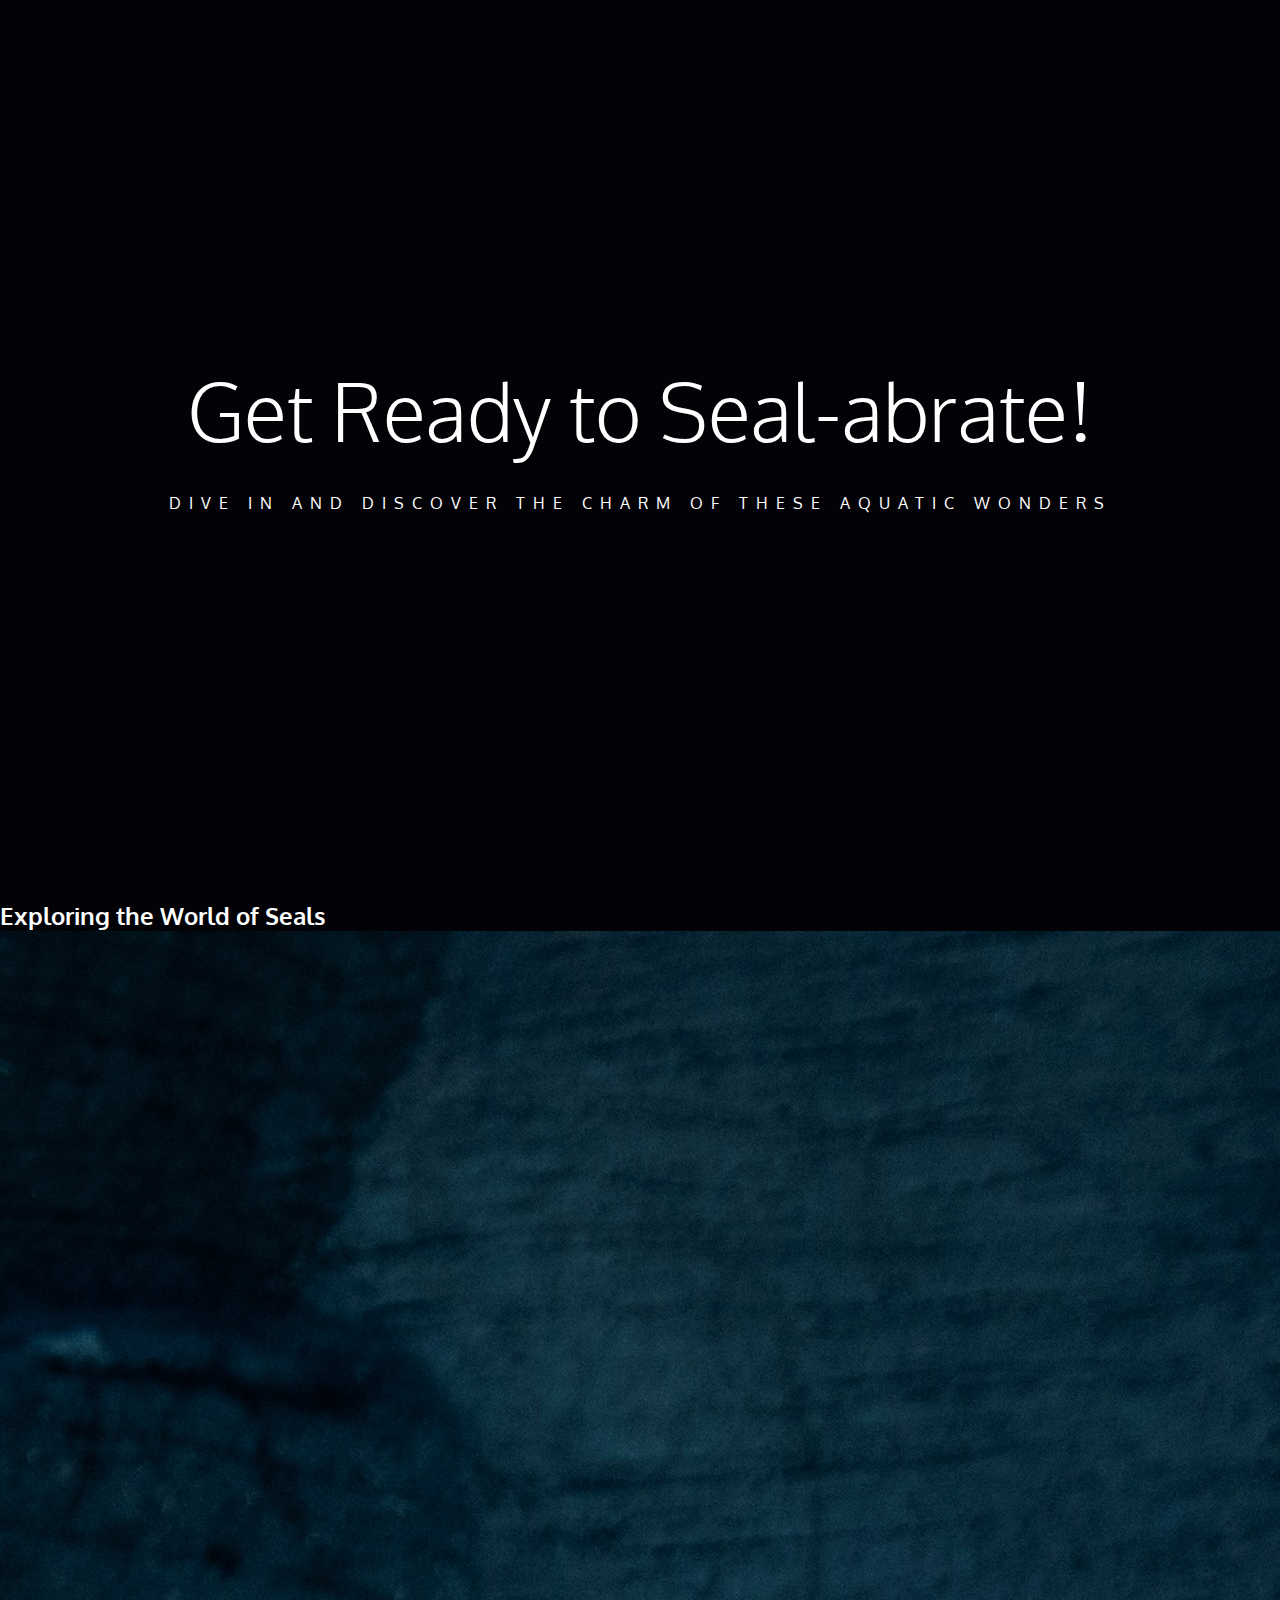
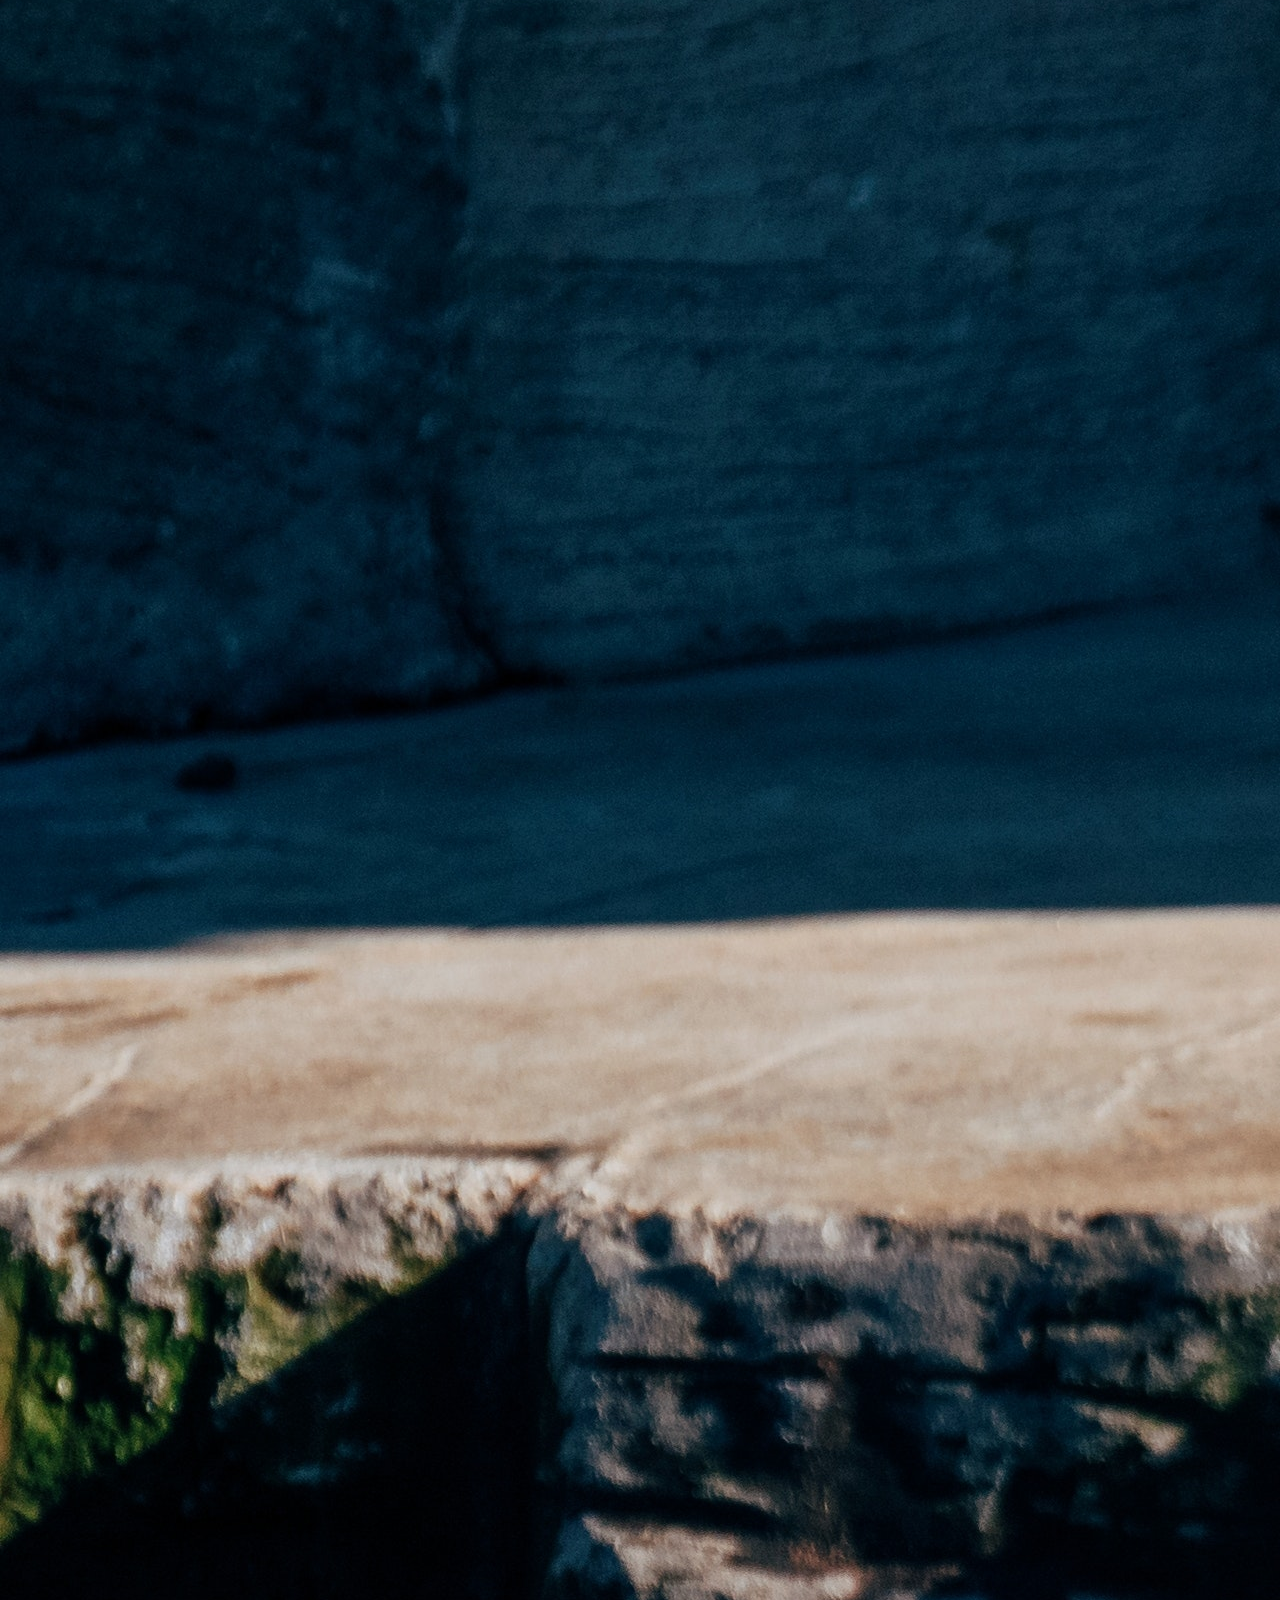
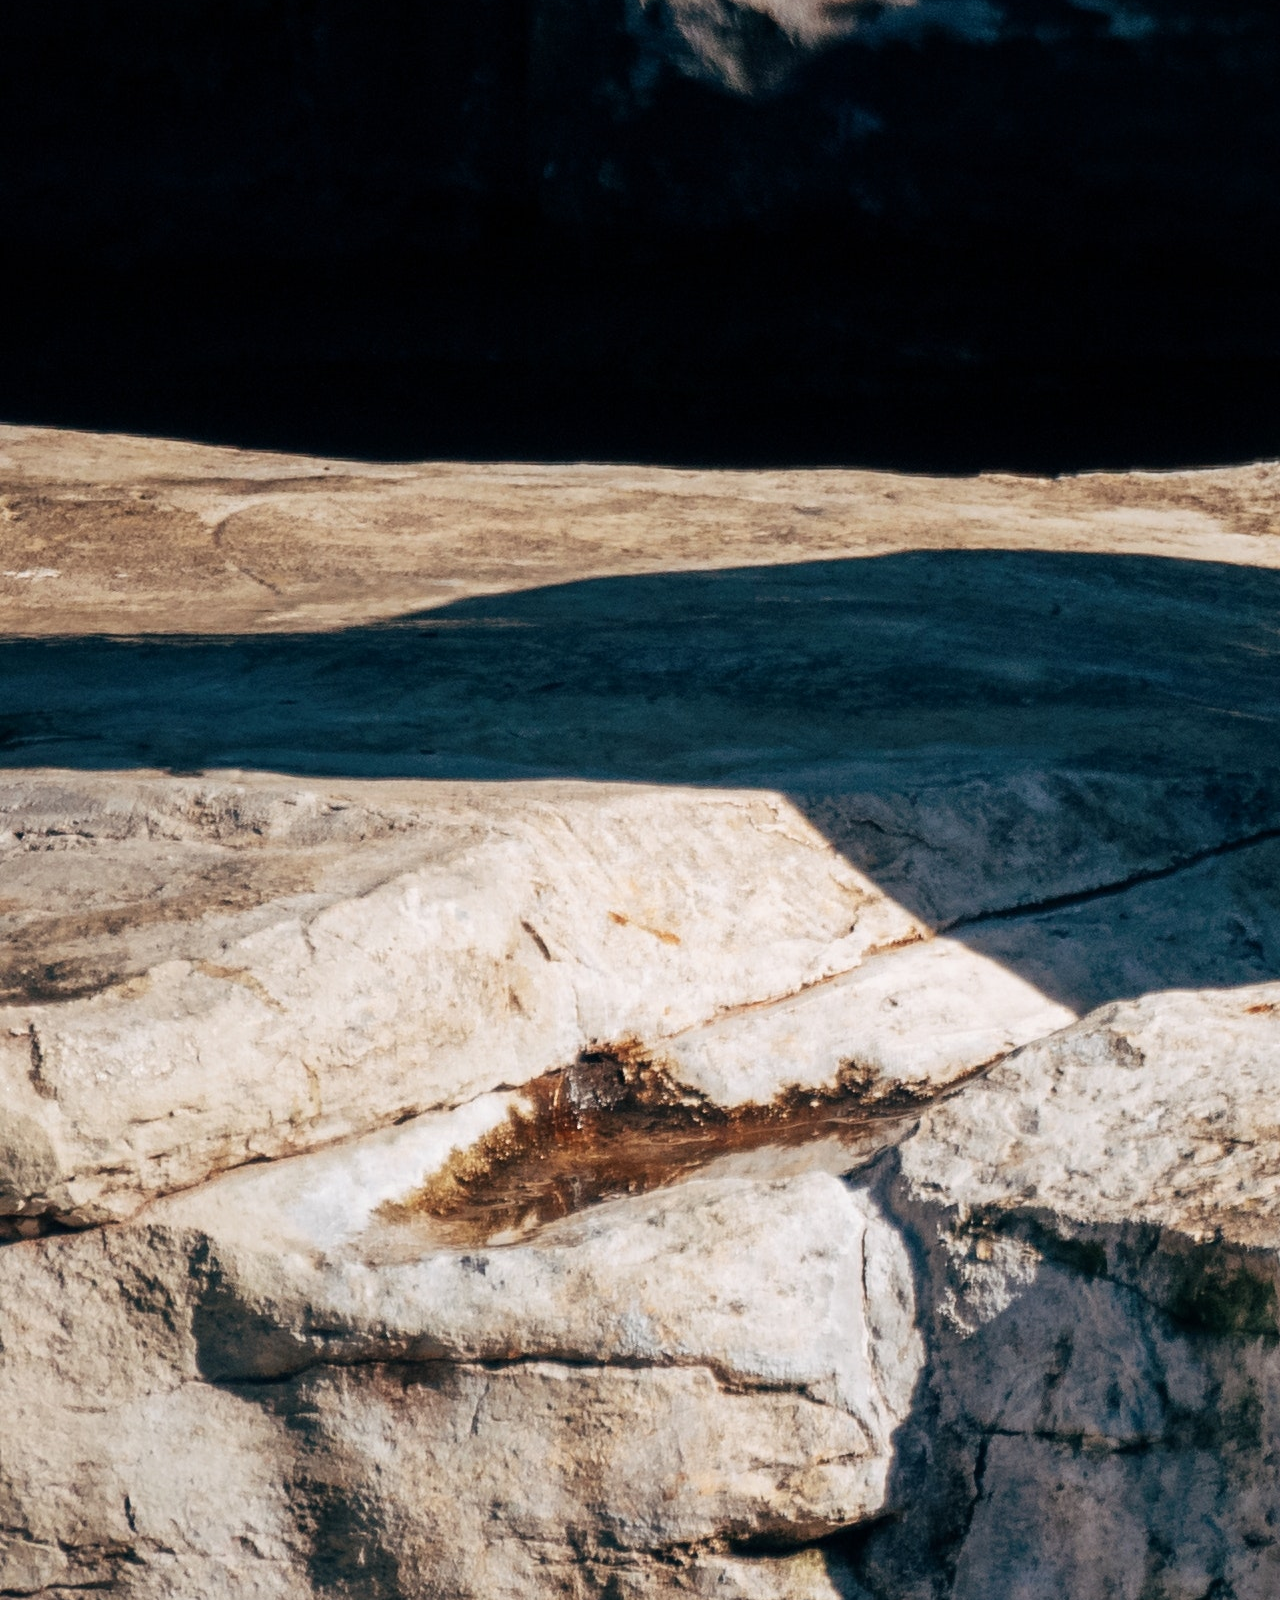
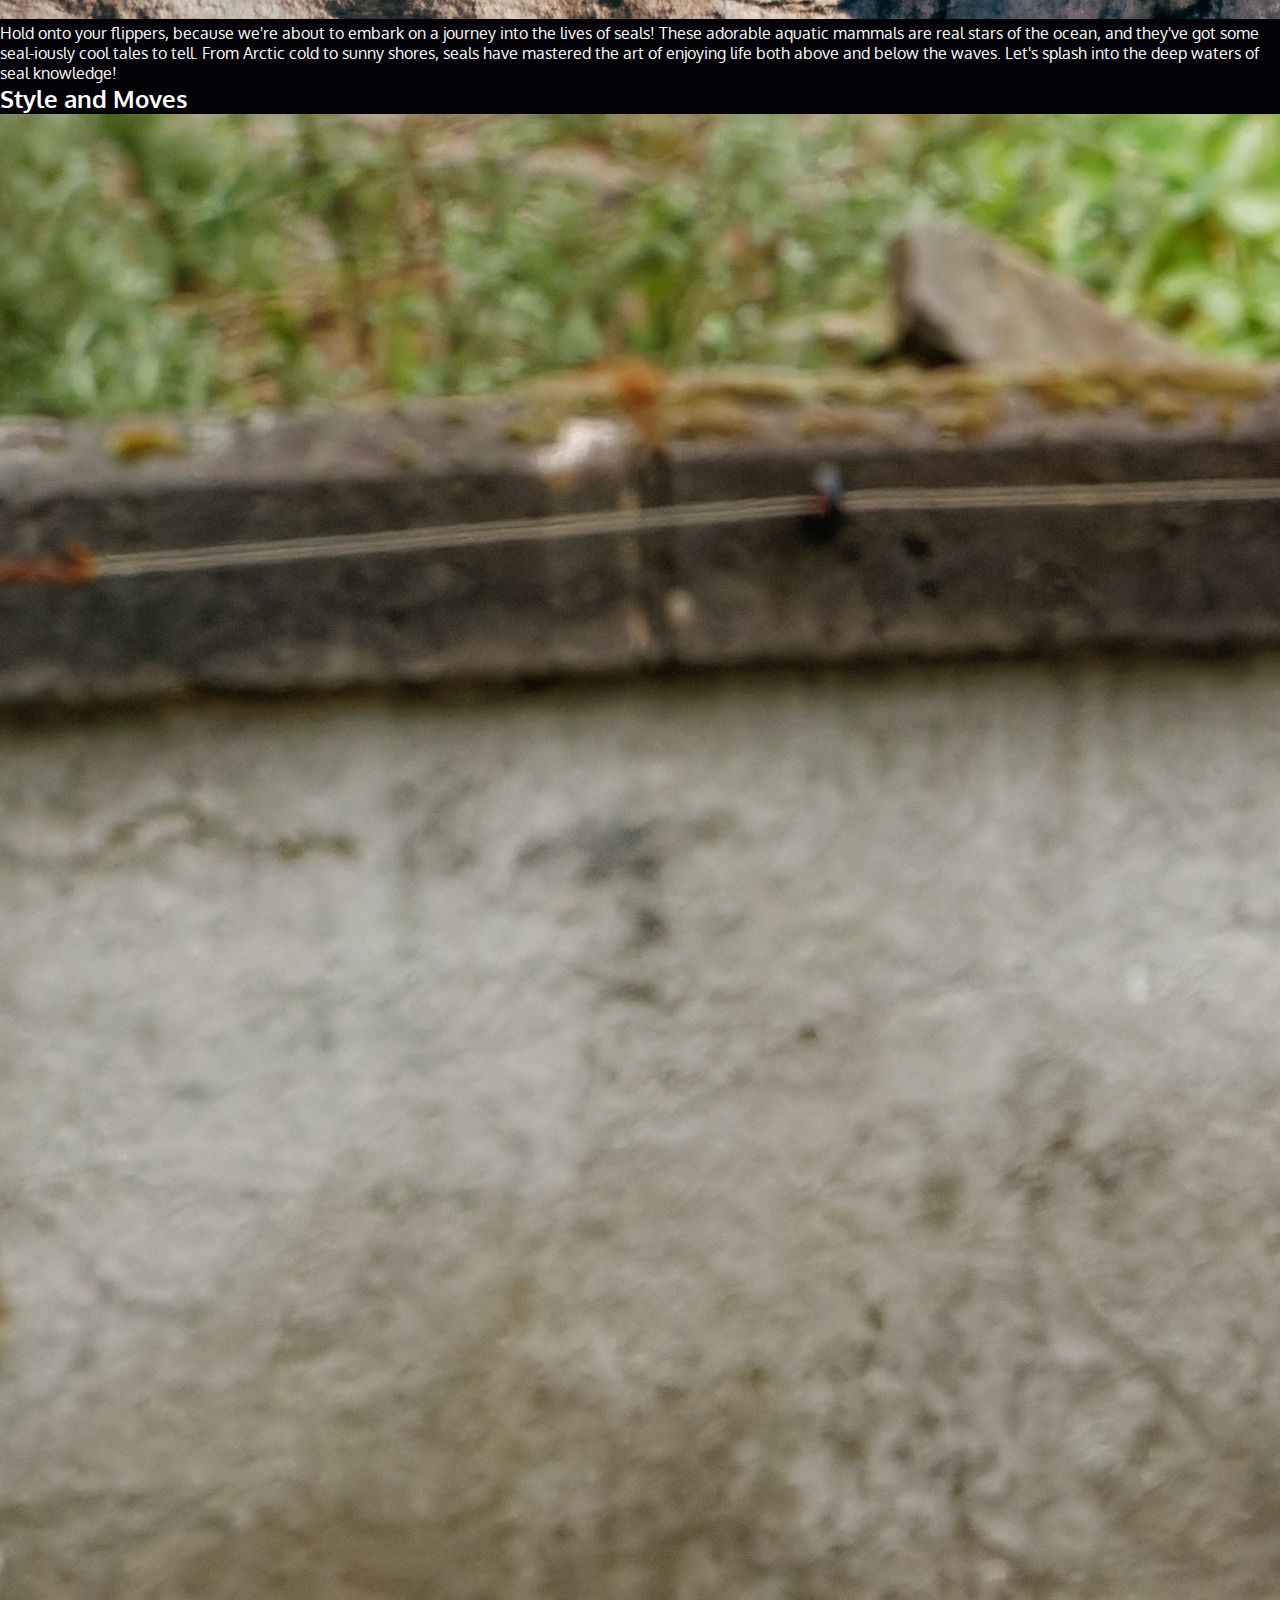
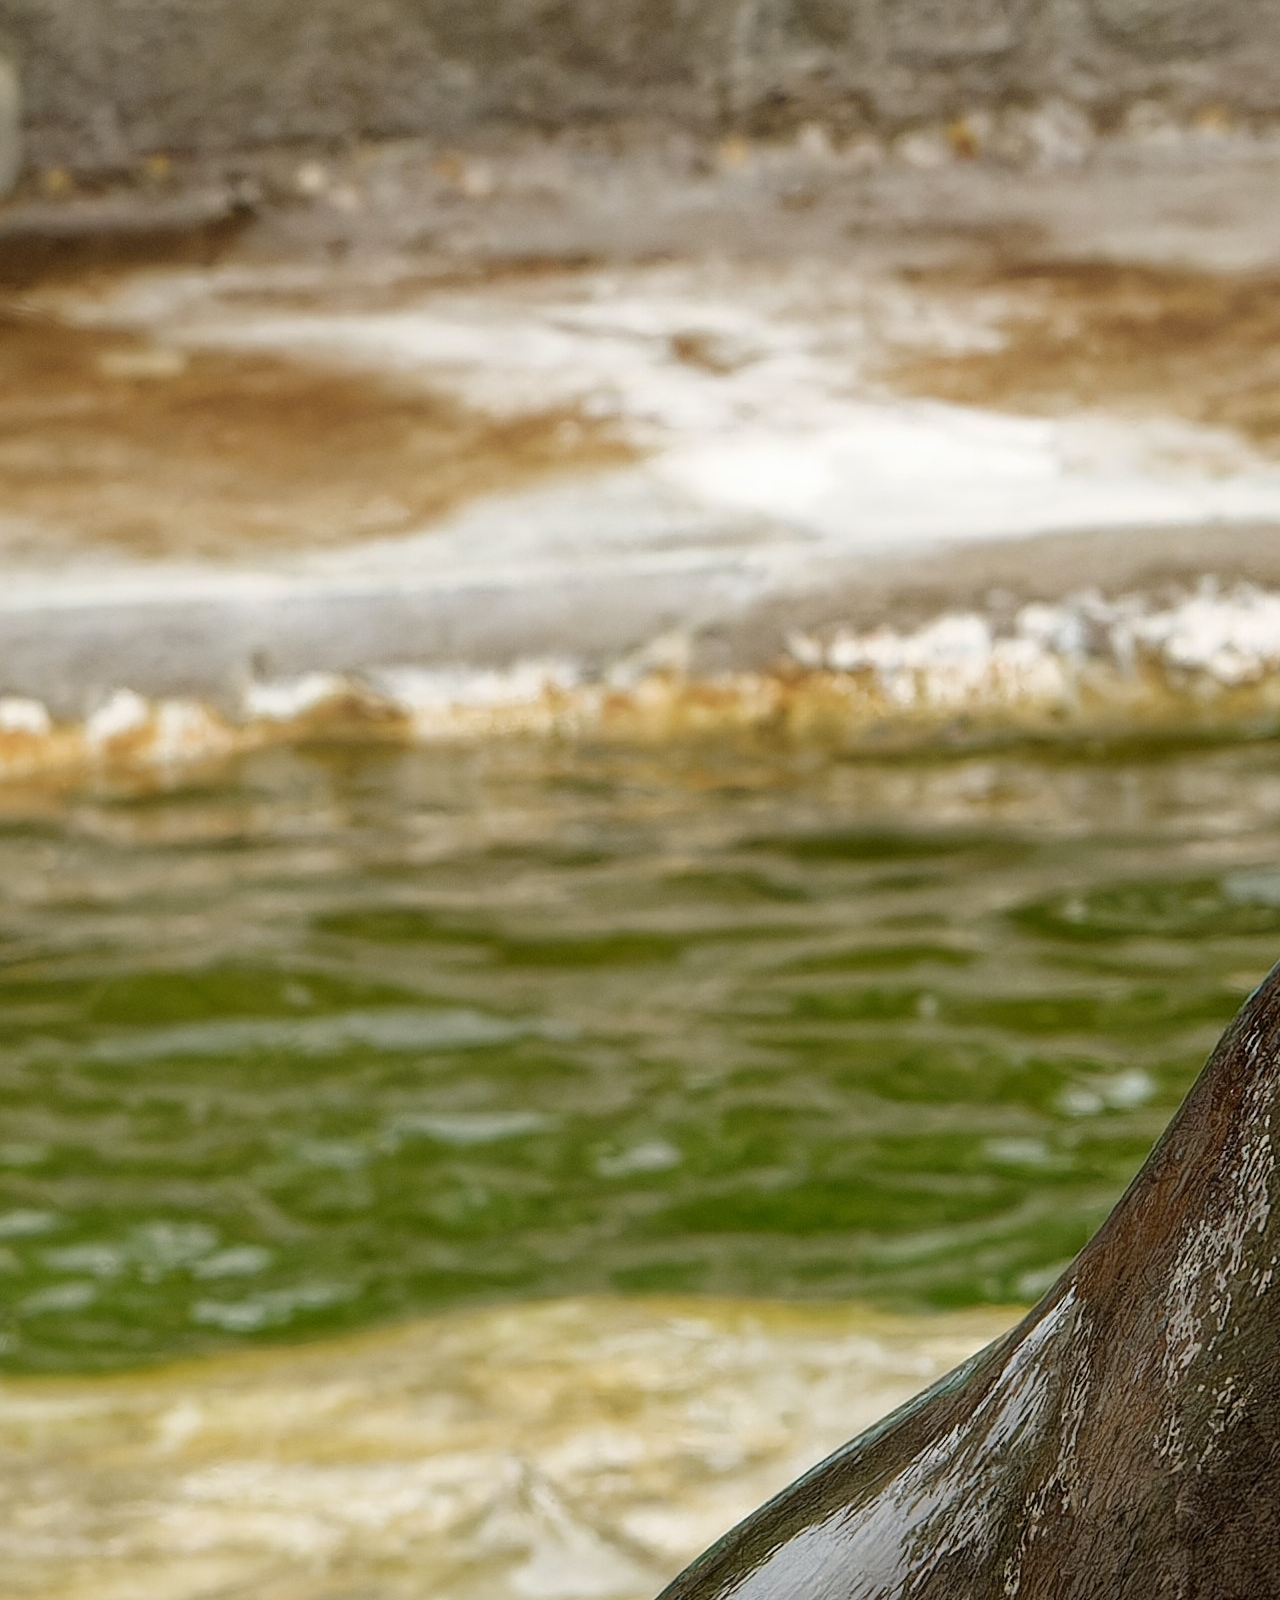
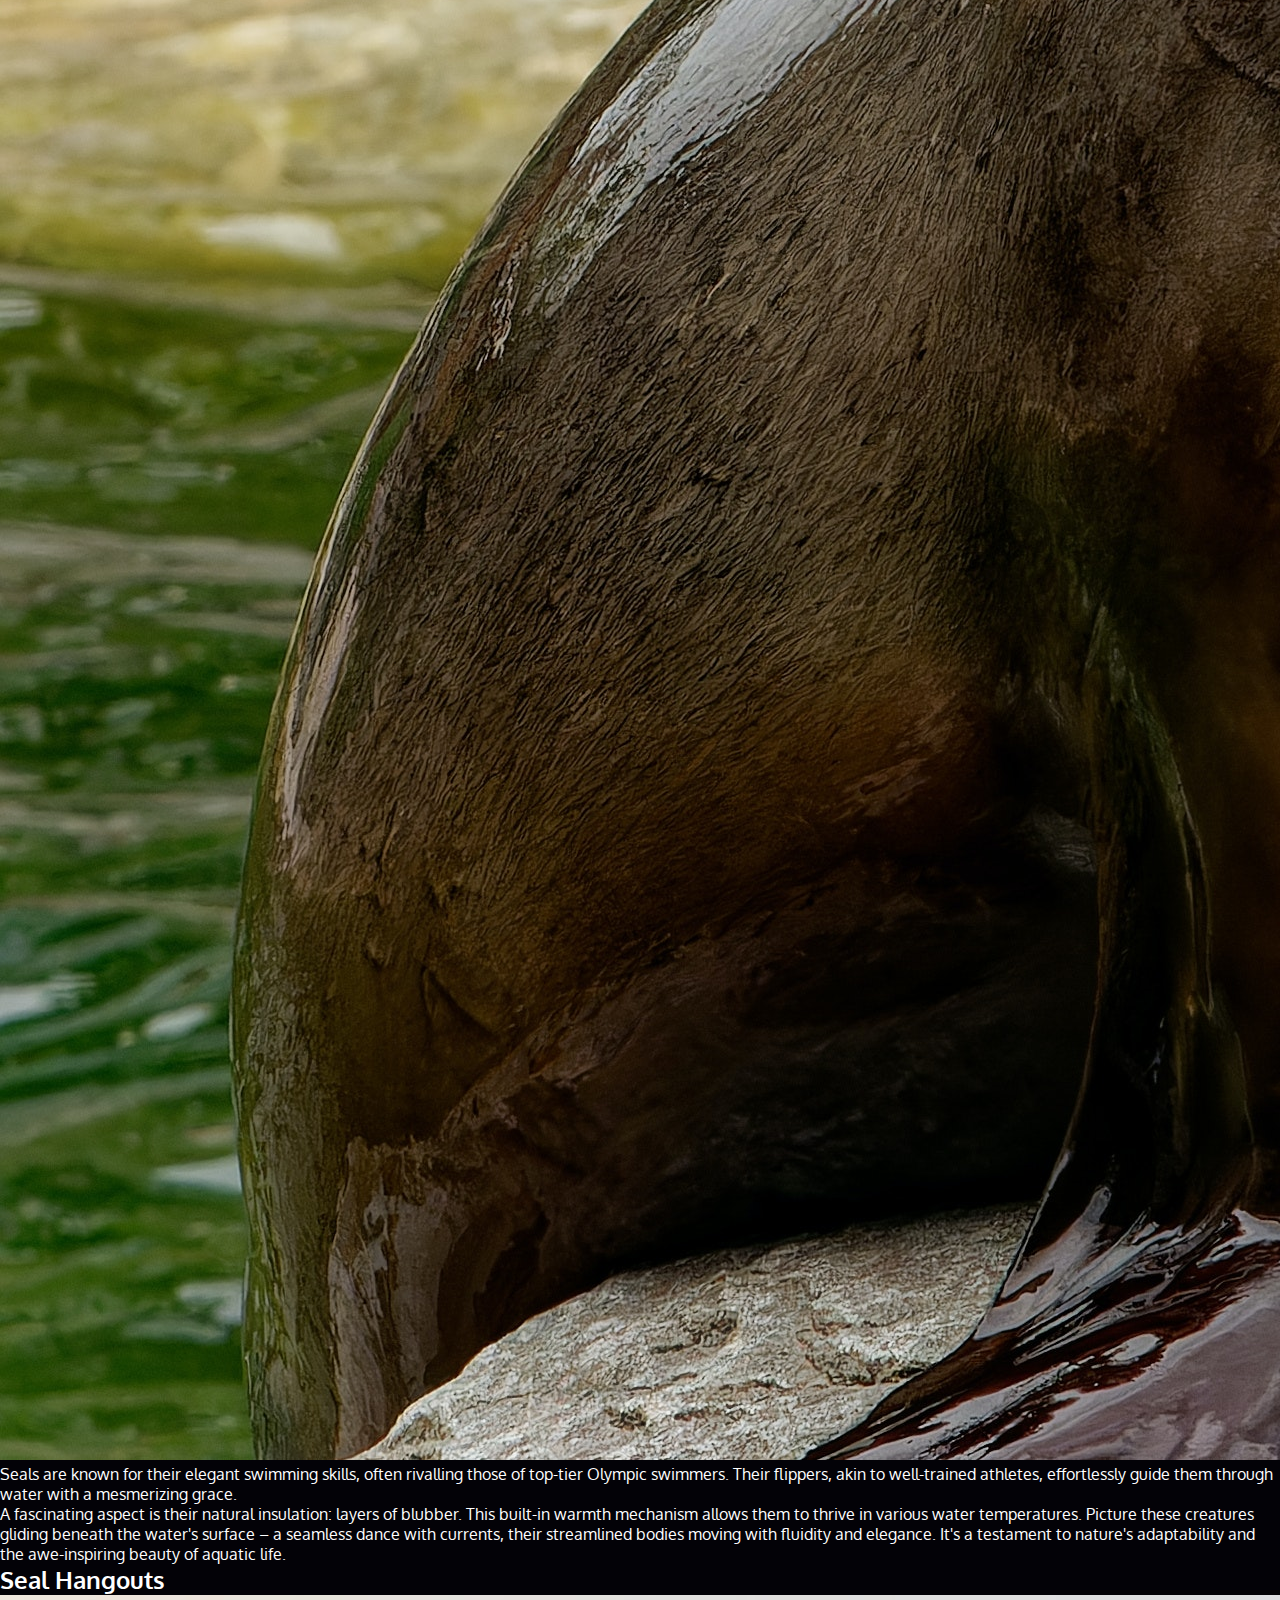
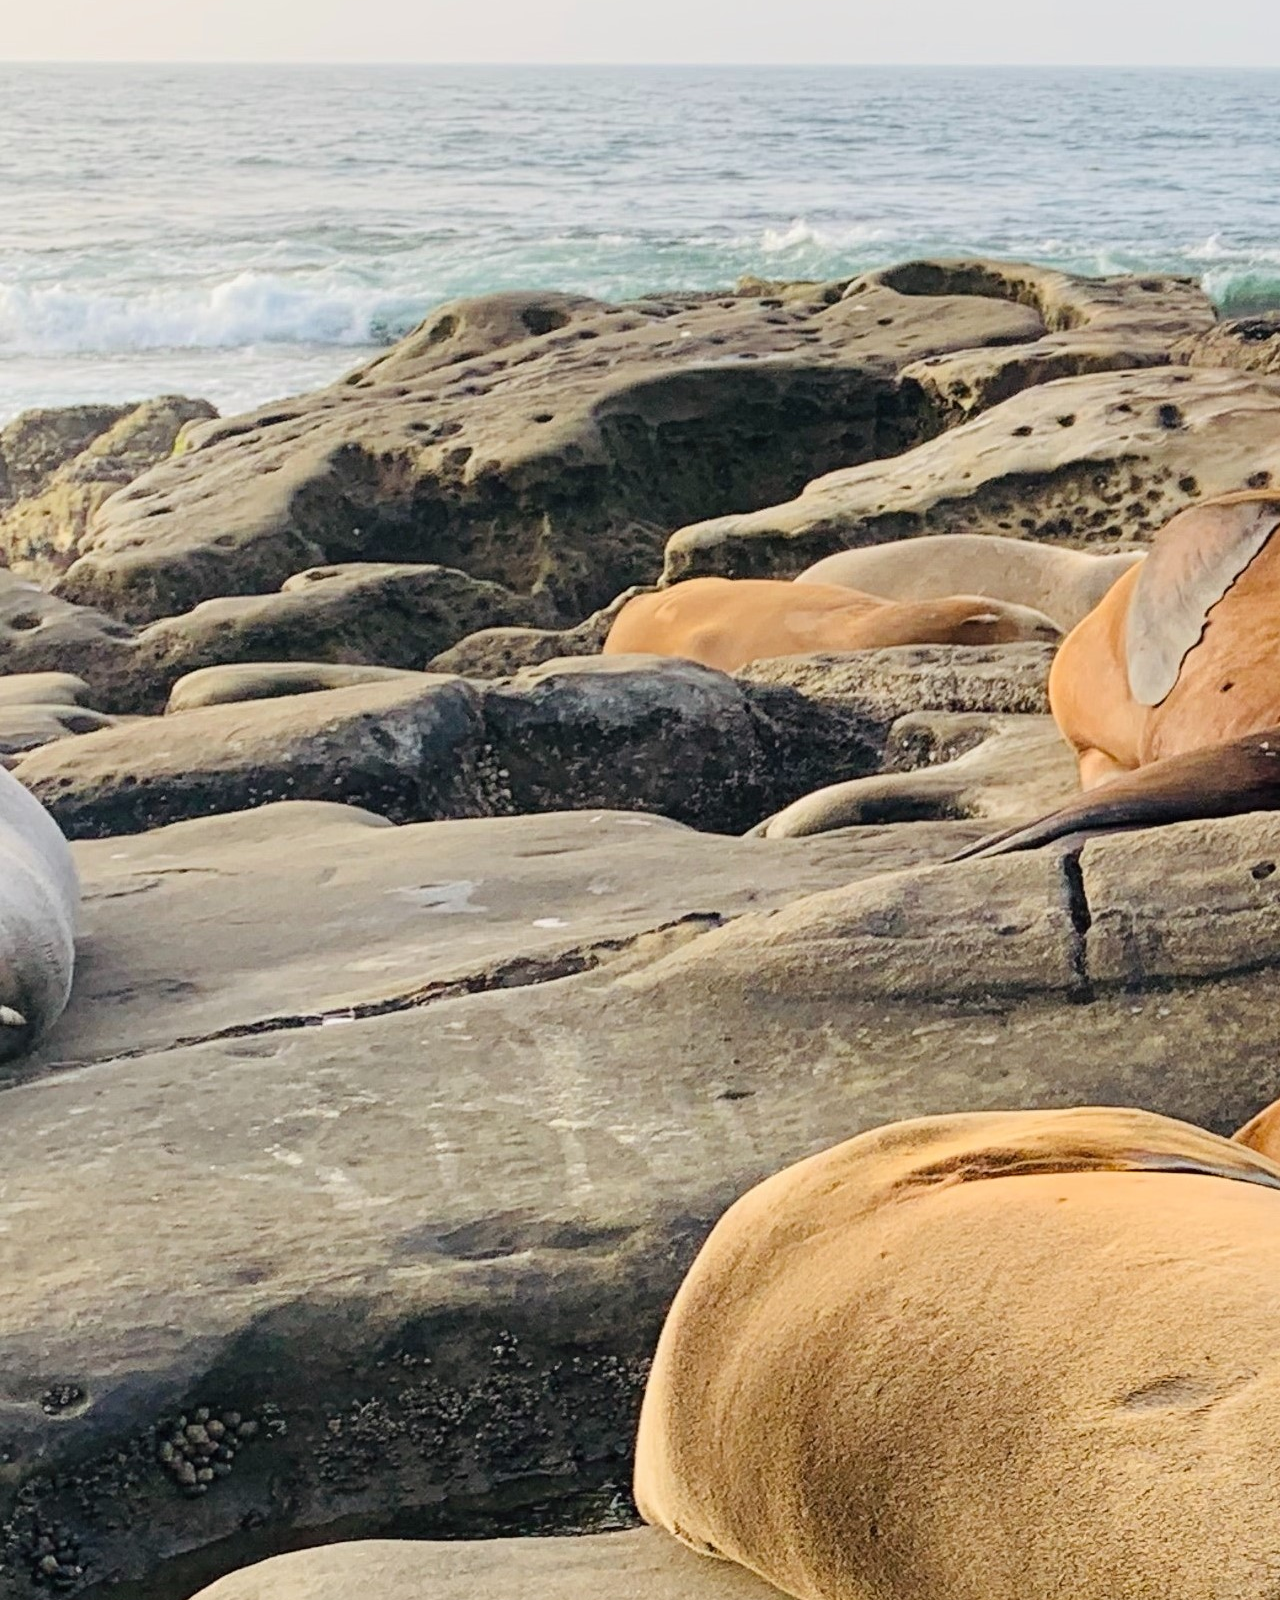
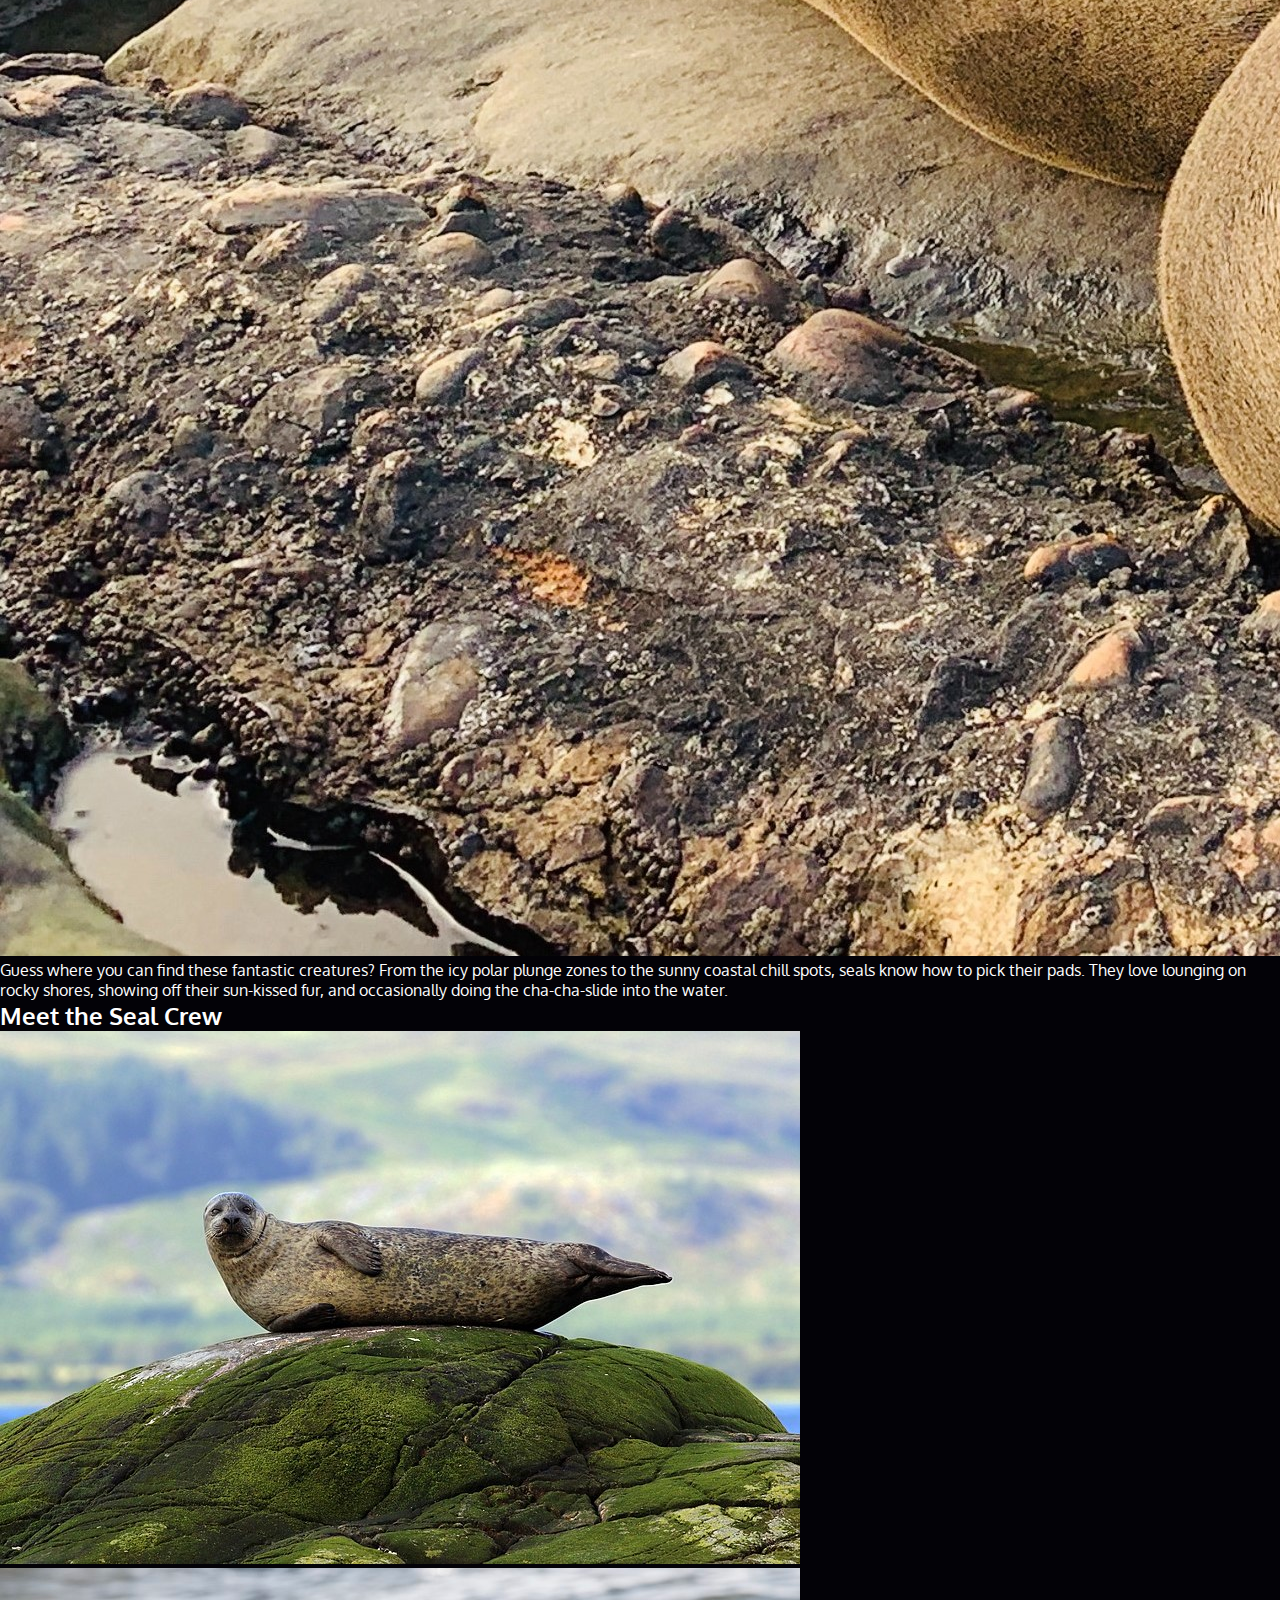
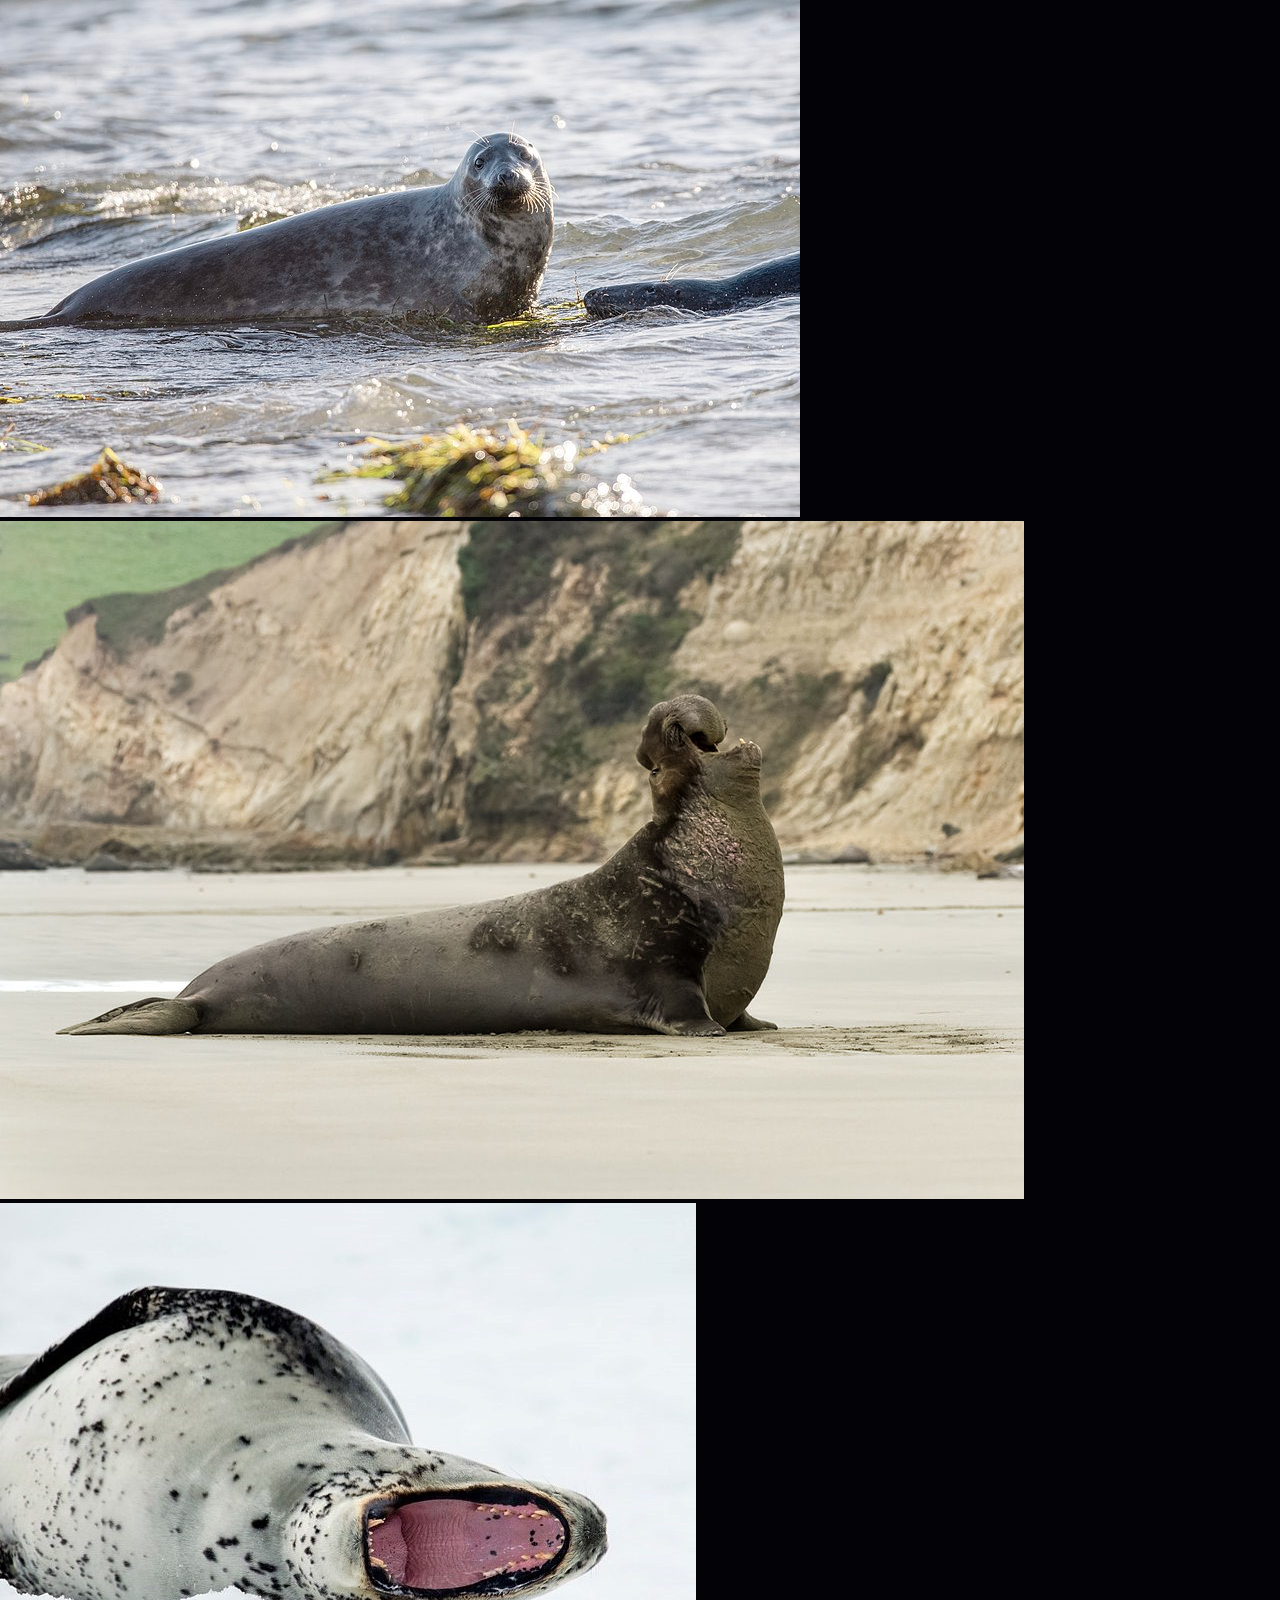
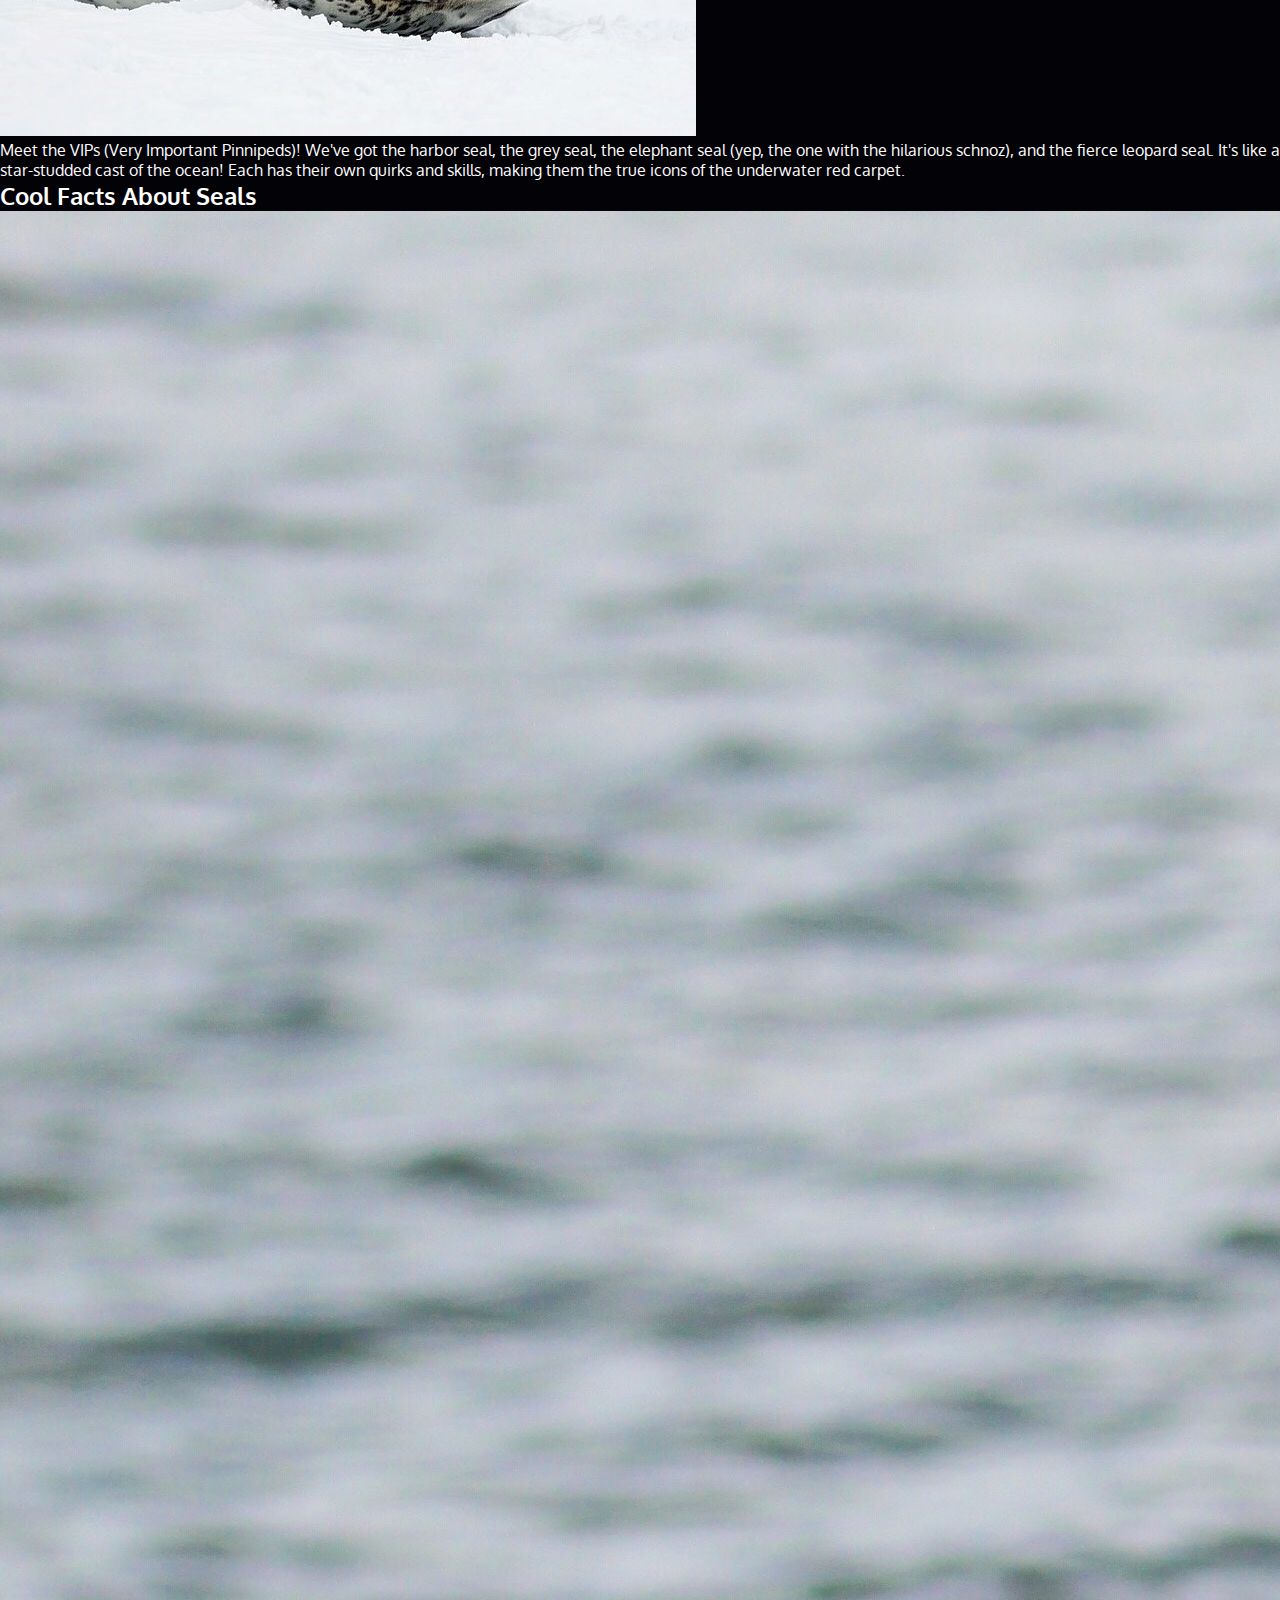
==== 23-projeto-pratico/index.html @ 02662193 "Projeto Prático HTML e CSS(Parte 1)" ====
<!DOCTYPE html>
<html lang="en">

<head>
    <meta charset="UTF-8" />
    <meta name="viewport" content="width=device-width, initial-scale=1.0" />
    <title>Seal World</title>
    <link rel="preconnect" href="https://fonts.googleapis.com" />
    <link rel="preconnect" href="https://fonts.gstatic.com" crossorigin />
    <link href="https://fonts.googleapis.com/css2?family=Oxygen:wght@300;400&display=swap" rel="stylesheet" />
    <link rel="stylesheet" href="index.css">
</head>

<body>
    <main>
        <section class="hero">
            <video class="hero__background" autoplay muted loop>
                <source src="video/pexels-zlatin-georgiev-5607740_2160p.mp4" type="video/mp4" />
            </video>
            <div class="hero__foreground">
                <h1 class="hero__title">Get Ready to Seal-abrate!</h1>
                <p class="hero__text">
                    Dive in and Discover the Charm of These Aquatic Wonders
                </p>
            </div>
        </section>

        <section class="section">
            <h2 class="section__title">Exploring the World of Seals</h2>
            <img class="section__img" src="img/pexels-minsu-b-11932453.jpg" alt="" />
            <p class="section__text">
                Hold onto your flippers, because we're about to embark on a journey
                into the lives of seals! These adorable aquatic mammals are real stars
                of the ocean, and they've got some seal-iously cool tales to tell.
                From Arctic cold to sunny shores, seals have mastered the art of
                enjoying life both above and below the waves. Let's splash into the
                deep waters of seal knowledge!
            </p>
        </section>

        <section class="section">
            <h2 class="section__title">Style and Moves</h2>
            <img class="section__img-inline" src="img/pexels-sabine-freiberger-16788877.jpg" alt="" />
            <div class="section__text-inline">
                <p>
                    Seals are known for their elegant swimming skills, often rivalling
                    those of top-tier Olympic swimmers. Their flippers, akin to
                    well-trained athletes, effortlessly guide them through water with a
                    mesmerizing grace.
                </p>
                <p>
                    A fascinating aspect is their natural insulation: layers of blubber.
                    This built-in warmth mechanism allows them to thrive in various
                    water temperatures. Picture these creatures gliding beneath the
                    water's surface – a seamless dance with currents, their streamlined
                    bodies moving with fluidity and elegance. It's a testament to
                    nature's adaptability and the awe-inspiring beauty of aquatic life.
                </p>
            </div>
        </section>

        <section class="section">
            <h2 class="section__title">Seal Hangouts</h2>
            <img class="section__img" src="img/pexels-diana-4445229.jpg" alt="" />
            <p class="section__text">
                Guess where you can find these fantastic creatures? From the icy polar
                plunge zones to the sunny coastal chill spots, seals know how to pick
                their pads. They love lounging on rocky shores, showing off their
                sun-kissed fur, and occasionally doing the cha-cha-slide into the
                water.
            </p>
        </section>

        <section class="section">
            <h2 class="section__title">Meet the Seal Crew</h2>
            <div class="gallery">
                <span class="gallery__img-wrapper">
                    <img class="gallery__img" src="img/harbor_seal.jpg" alt="" />
                </span>
                <span class="gallery__img-wrapper">
                    <img class="gallery__img" src="img/grey_seal.jpg" alt="" />
                </span>
                <span class="gallery__img-wrapper">
                    <img class="gallery__img" src="img/elephant_seal.jpg" alt="" />
                </span>
                <span class="gallery__img-wrapper">
                    <img class="gallery__img" src="img/leopard_seal.jpg" alt="" />
                </span>
            </div>
            <p class="section__text">
                Meet the VIPs (Very Important Pinnipeds)! We've got the harbor seal,
                the grey seal, the elephant seal (yep, the one with the hilarious
                schnoz), and the fierce leopard seal. It's like a star-studded cast of
                the ocean! Each has their own quirks and skills, making them the true
                icons of the underwater red carpet.
            </p>
        </section>

        <section class="section">
            <h2 class="section__title">Cool Facts About Seals</h2>
            <img class="section__img-inline" src="img/pexels-daniel-lee-3187036.jpg" alt="" />
            <div class="section__text-inline">
                <p>
                    Dive into the world of seals, those charming sea creatures with a
                    flair for the extraordinary. From holding their breath like
                    underwater champs to using their whiskers for underwater GPS, these
                    marine wonders are quite the showstoppers.
                </p>
                <p>
                    Seals rock the art of breath-holding, making any professional diver
                    green with envy. And those whiskers? They're like nature's very own
                    GPS, guiding these underwater explorers through their aquatic
                    escapades.
                </p>
                <p>
                    For a deeper dive into seal awesomeness, visit
                    <a href="#">sealworld.com</a>
                </p>
            </div>
        </section>
    </main>

    <footer class="footer">
        Made with
        <svg xmlns="http://www.w3.org/2000/svg" width="14" height="14" viewBox="0 0 24 24" fill="#f64348" stroke="#f64348" stroke-width="2" stroke-linecap="round" stroke-linejoin="round">
            <path d="M20.84 4.61a5.5 5.5 0 0 0-7.78 0L12 5.67l-1.06-1.06a5.5 5.5 0 0 0-7.78 7.78l1.06 1.06L12 21.23l7.78-7.78 1.06-1.06a5.5 5.5 0 0 0 0-7.78z"></path>
        </svg>
        by
        <a href="https://github.com/isaacpontes" target="_blank">@isaacpontes</a>
    </footer>
</body>

</html>
---- 23-projeto-pratico/index.css ----
* {
    box-sizing: border-box;
    font-family: "Oxygen", system-ui, -apple-system, BlinkMacSystemFont, 'Segoe UI', Roboto, Oxygen, Ubuntu, Cantarell, 'Open Sans', 'Helvetica Neue', sans-serif;
    margin: 0;
    padding: 0;
}

:root {
    --color-background: #030207;
    --color-white: #fff;
    --color-blue: #1474b4;
}

body {
    background-color: var(--color-background);
    color: var(--color-white);
}

a {
    color: var(--color-blue);
}

.hero {
    background: linear-gradient(rgba(0, 0, 0, 0.1), var(--color-background));
    position: relative;
    min-height: 100vh;
}

.hero__background {
    object-fit: cover;
    position: absolute;
    top: 0;
    height: 100vh;
    width: 100%;
    z-index: -10;
}

.hero__foreground {
    color: var(--color-white);
    padding-top: 40vh;
    text-align: center;
}

.hero__title {
    font-size: 5rem;
    font-weight: 300;
}

.hero__text {
    margin-top: 2rem;
    letter-spacing: 0.5rem;
    text-transform: uppercase;
}
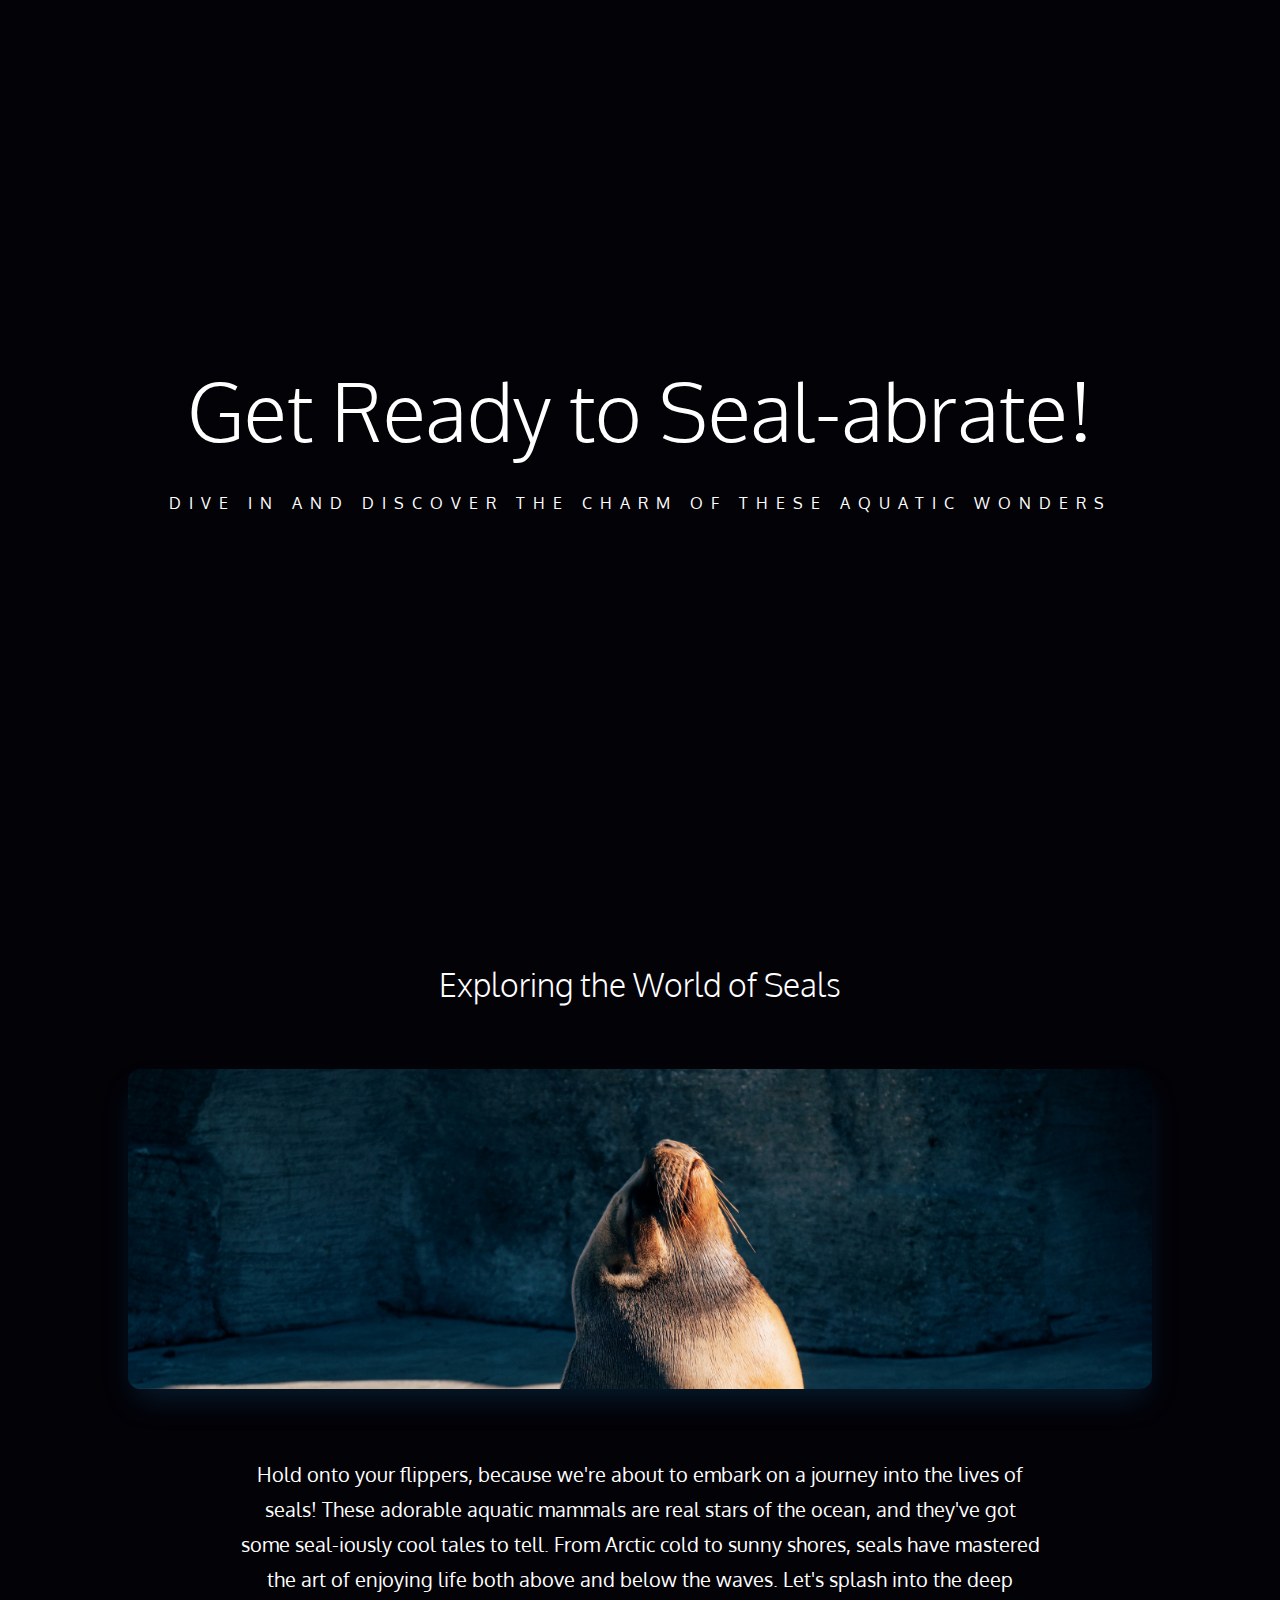
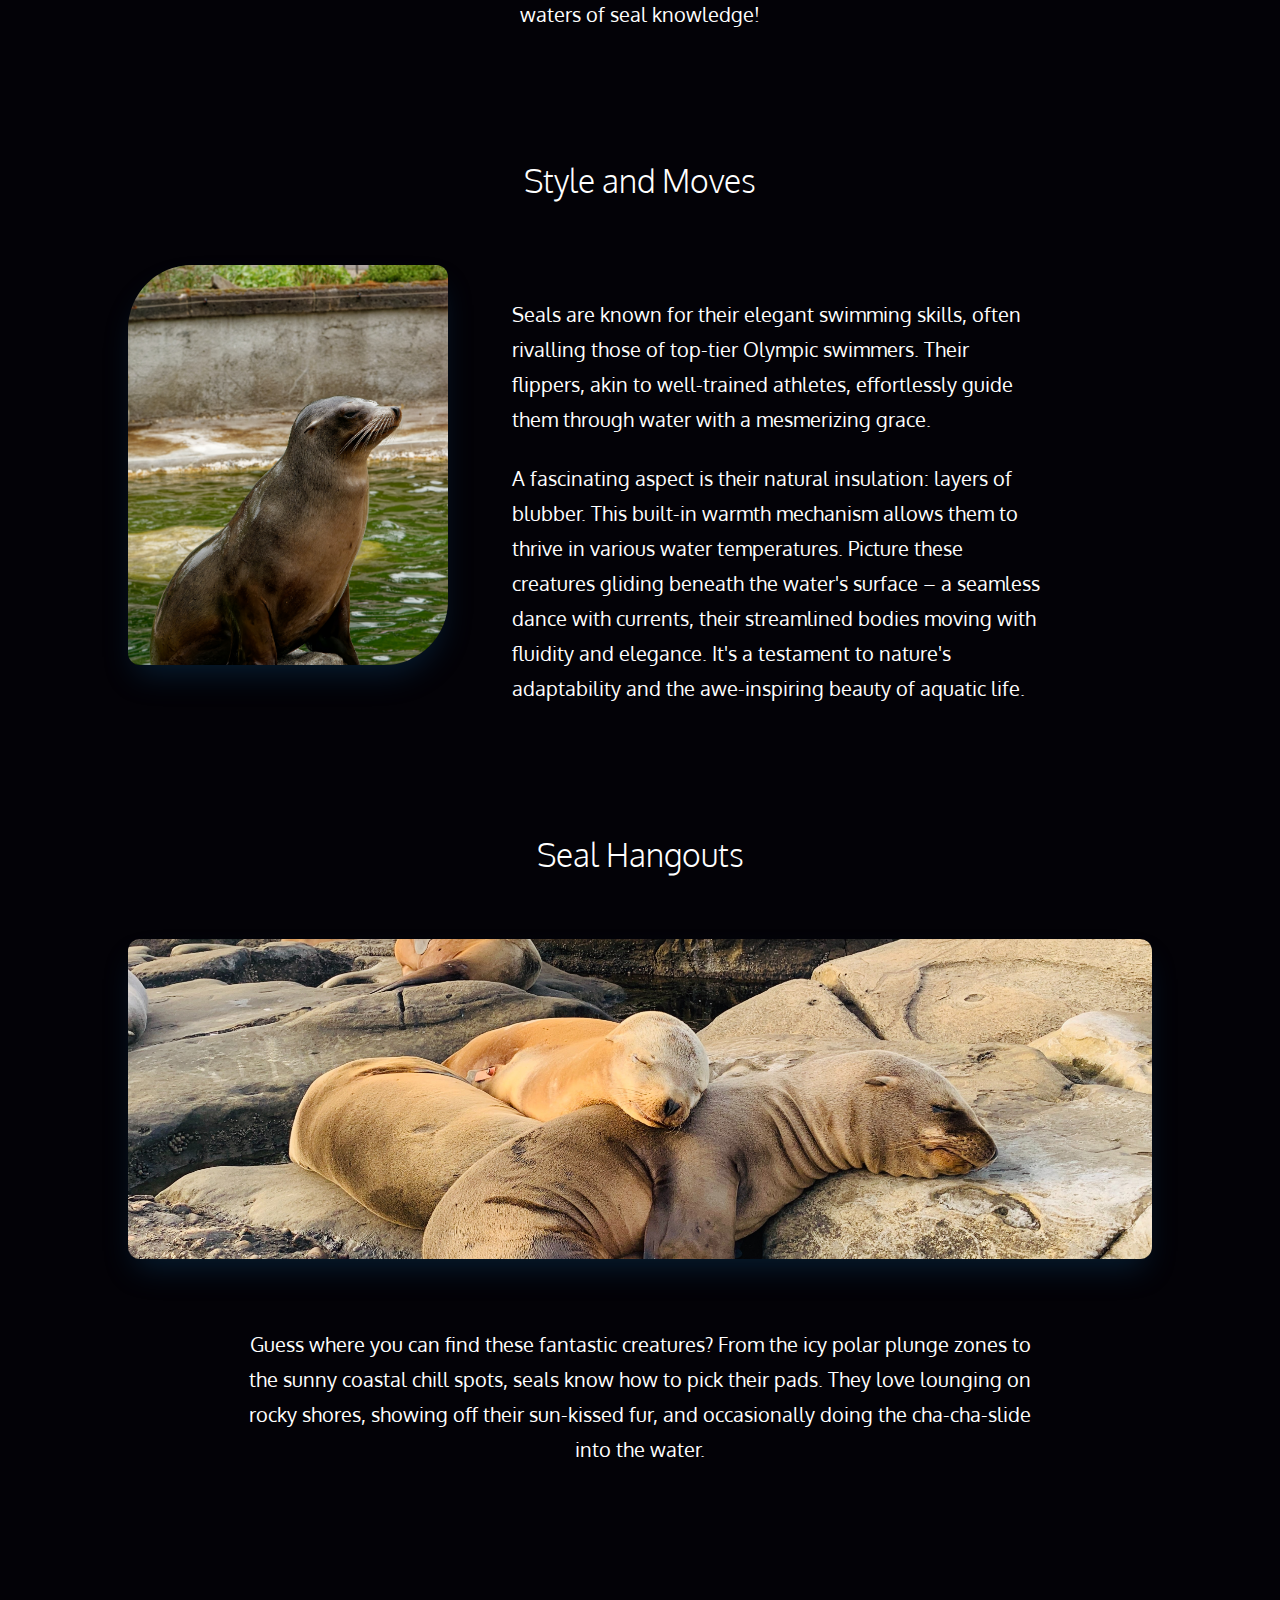
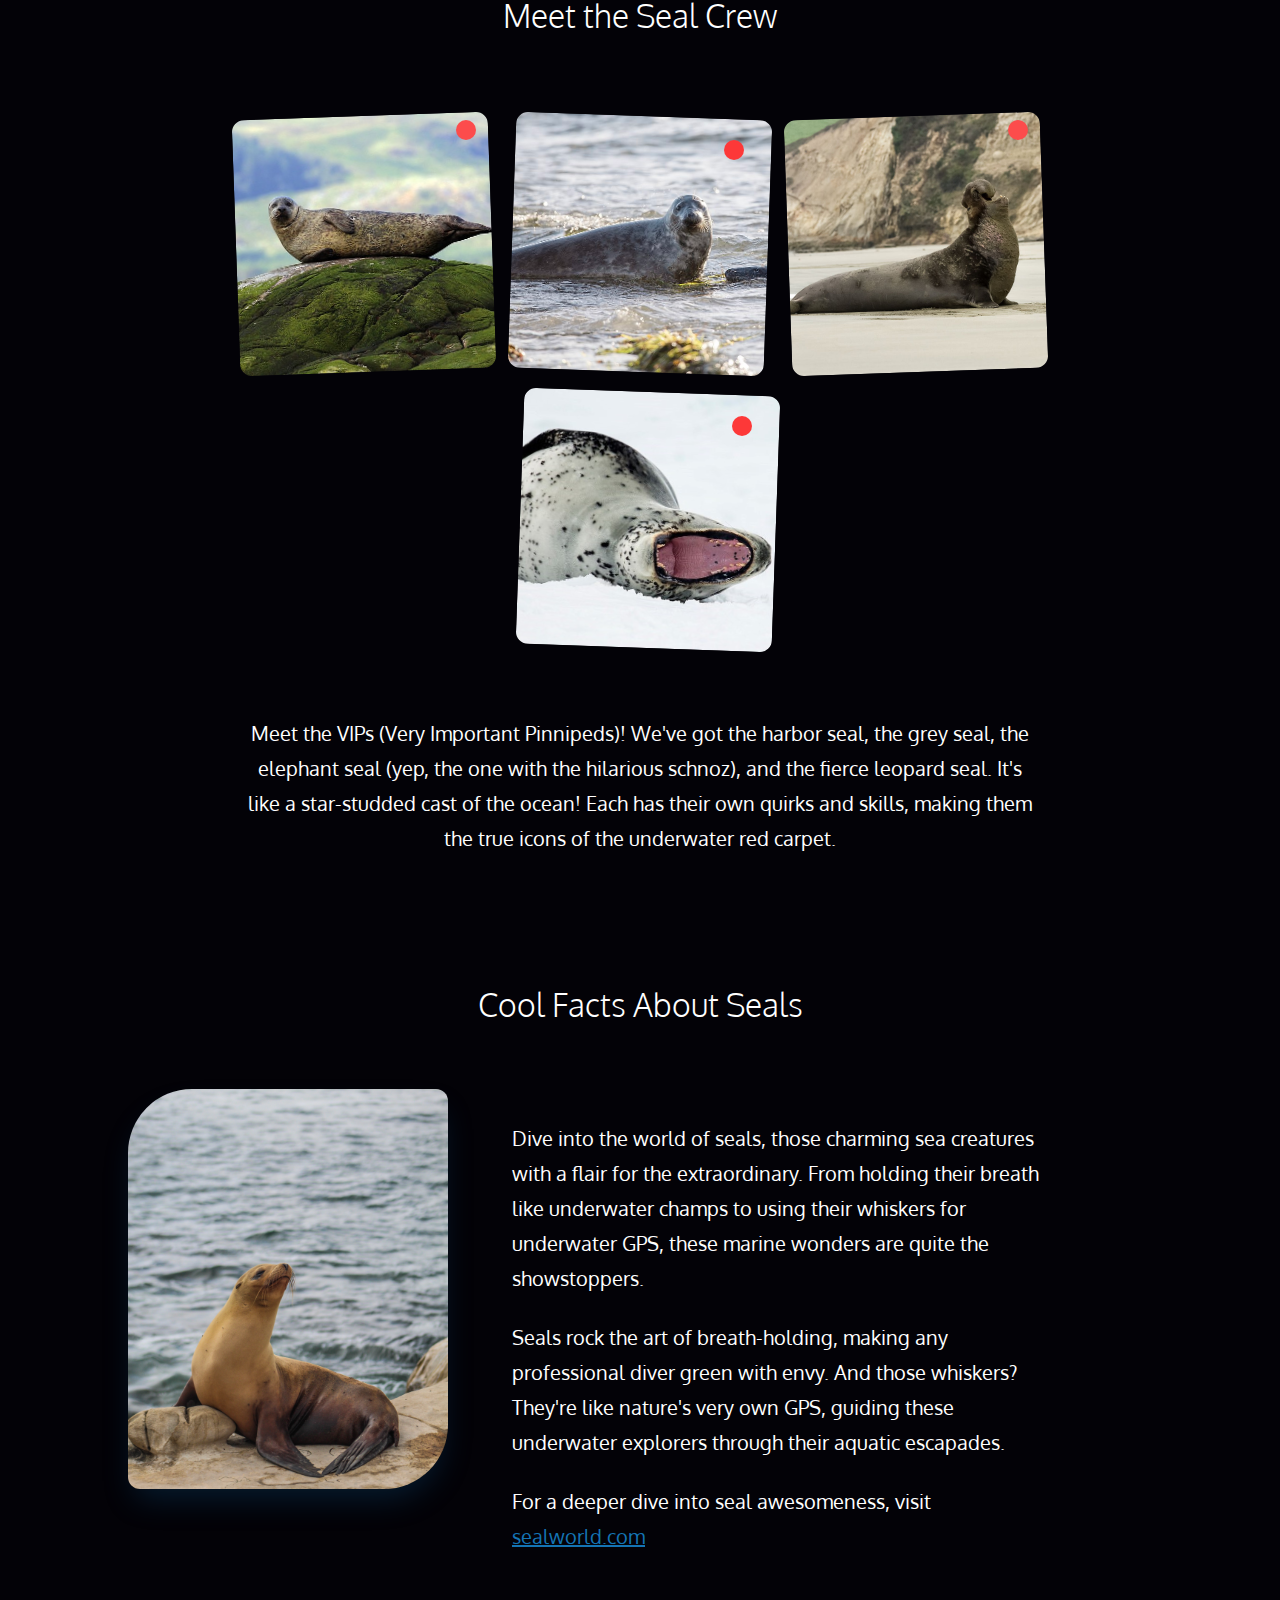
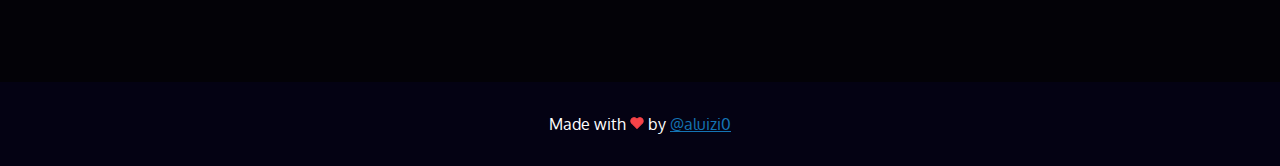
==== commit 0c3f0deb: "Projeto Prático" ====
--- a/23-projeto-pratico/index.html
+++ b/23-projeto-pratico/index.html
@@ -59,7 +59,7 @@
             </div>
         </section>
 
-        <section class="section">
+        <section id="hangouts" class="section">
             <h2 class="section__title">Seal Hangouts</h2>
             <img class="section__img" src="img/pexels-diana-4445229.jpg" alt="" />
             <p class="section__text">
@@ -126,7 +126,7 @@
             <path d="M20.84 4.61a5.5 5.5 0 0 0-7.78 0L12 5.67l-1.06-1.06a5.5 5.5 0 0 0-7.78 7.78l1.06 1.06L12 21.23l7.78-7.78 1.06-1.06a5.5 5.5 0 0 0 0-7.78z"></path>
         </svg>
         by
-        <a href="https://github.com/isaacpontes" target="_blank">@isaacpontes</a>
+        <a href="https://github.com/aluizi0" target="_blank">@aluizi0</a>
     </footer>
 </body>
 
--- a/23-projeto-pratico/index.css
+++ b/23-projeto-pratico/index.css
@@ -51,3 +51,108 @@
     letter-spacing: 0.5rem;
     text-transform: uppercase;
 }
+
+.section {
+    overflow: hidden;
+    padding: 0 8rem;
+    text-align: center;
+}
+
+.section__title {
+    font-size: 2rem;
+    font-weight: 300;
+    margin: 4rem auto;
+}
+
+.section__img,
+.section__img-inline{
+    border-radius: .75rem;
+    /* eixo x, eixo y, blur */
+    box-shadow: 0 1rem 2rem -0.5rem rgba(20, 116, 180, 0.25);
+    height: 20rem;
+    object-fit: cover;
+    object-position: top;
+    position: relative;
+    max-height: 30rem;
+    width: 100%;
+}
+
+.section__text,
+.section__text-inline {
+    font-size: 1.25rem;
+    line-height: 1.75;
+    margin: 4rem auto;
+    max-width: 50rem;
+}
+
+.section__img-inline{
+    border-top-left-radius: 4rem;
+    border-bottom-right-radius: 4rem;
+    float: left;
+    margin-right: 4rem;
+    margin-bottom: 2rem;
+    height: 25rem;
+    width: 20rem;
+}
+
+.section__text-inline {
+    margin-top: 6rem;
+    text-align: left;
+}
+
+.section__text-inline > p {
+    margin-top: 1.5rem;
+}
+
+
+#hangouts img {
+    object-position: center;
+}
+
+.gallery__img {
+    border-radius: .75rem;
+    height: 16rem;
+    width: 16rem;
+    object-fit: cover;
+    transform: rotate(-2deg);
+}
+
+.gallery__img-wrapper {
+    display: inline-block;
+    position: relative;
+}
+
+.gallery__img-wrapper + .gallery__img-wrapper {
+    margin-left: 1rem;
+    margin-top: 1rem;
+}
+
+.gallery__img-wrapper:nth-child(even) > .gallery__img {
+    top: 1rem;
+    transform: rotate(2deg);
+}
+
+.gallery__img-wrapper::after{
+    content: "";
+    background-color: rgb(252, 76, 76);
+    border-radius: 999px;
+    display: block;
+    height: 1.25rem;
+    width: 1.25rem;
+    position: absolute;
+    top: 0.25rem;
+    right: 1rem;
+}
+
+.gallery__img-wrapper:nth-child(even)::after {
+    background-color: rgb(253, 56, 56);
+    top: 1.5rem;
+    right: 1.5rem;
+}
+
+.footer {
+    background-color: rgb(4, 2, 19);
+    margin-top: 4rem;
+    padding: 2rem;
+    text-align: center;
+}